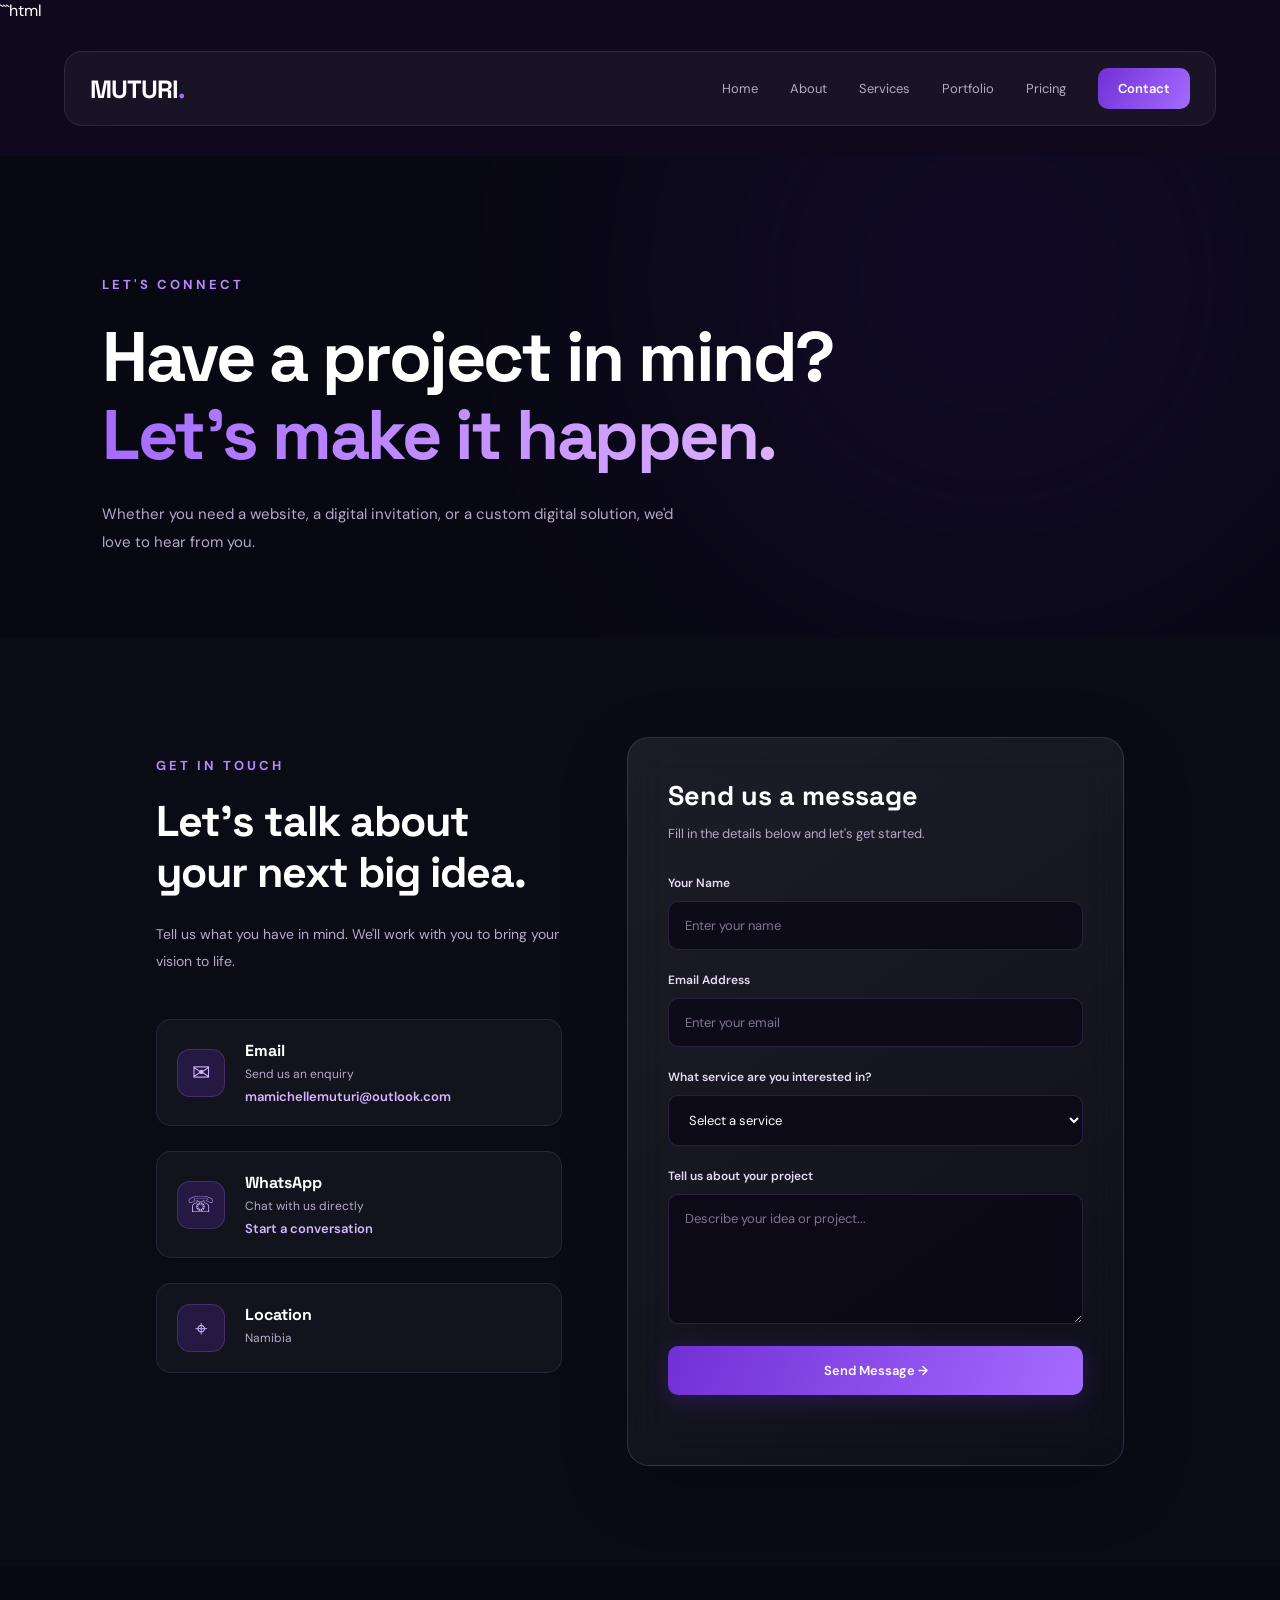
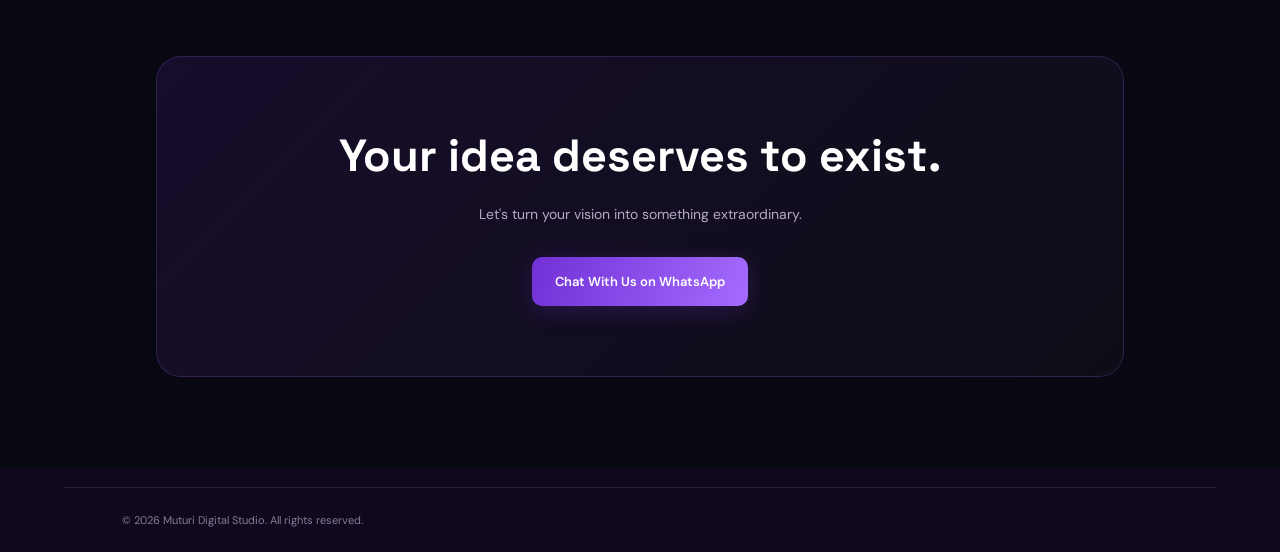
==== contact.html @ 37de77ea "Initial Muturi Digital Studio website" ====
```html
<!DOCTYPE html>
<html lang="en">
<head>
    <meta charset="UTF-8">
    <meta name="viewport" content="width=device-width, initial-scale=1.0">
    <title>Contact Us | Muturi Digital Studio</title>

    <link rel="stylesheet" href="css/style.css">

    <link rel="preconnect" href="https://fonts.googleapis.com">
    <link rel="preconnect" href="https://fonts.gstatic.com" crossorigin>
    <link href="https://fonts.googleapis.com/css2?family=DM+Sans:wght@400;500;600;700&family=Space+Grotesk:wght@400;500;600;700&display=swap" rel="stylesheet">
</head>

<body>

    
<!-- NAVIGATION -->
<nav class="navbar">
    <div class="container nav-container">

        <a href="index.html" class="logo">MUTURI<span>.</span></a>

        <div class="nav-links" id="navLinks">
            <a href="index.html">Home</a>
            <a href="about.html">About</a>
            <a href="index.html#services">Services</a>
            <a href="portfolio.html">Portfolio</a>
            <a href="index.html#pricing">Pricing</a>
            <a href="contact.html" class="nav-button active">Contact</a>
        </div>

        <button class="menu-toggle" id="menuToggle"
            aria-label="Open navigation" aria-expanded="false">
            ☰
        </button>

    </div>
</nav>



    <!-- CONTACT HERO -->
    <section class="contact-hero">

        <div class="contact-glow"></div>

        <div class="contact-hero-content">

            <span class="section-tag">LET'S CONNECT</span>

            <h1>
                Have a project in mind?
                <span>Let's make it happen.</span>
            </h1>

            <p>
                Whether you need a website, a digital invitation,
                or a custom digital solution, we'd love to hear from you.
            </p>

        </div>

    </section>


    <!-- CONTACT SECTION -->
    <section class="contact-section">

        <div class="container contact-grid">

            <!-- CONTACT INFORMATION -->
            <div class="contact-info">

                <span class="section-tag">GET IN TOUCH</span>

                <h2>Let's talk about your next big idea.</h2>

                <p>
                    Tell us what you have in mind. We'll work with you
                    to bring your vision to life.
                </p>

                <div class="contact-methods">

                    <div class="contact-method">
                        <div class="contact-icon">✉</div>
                        <div>
                            <h3>Email</h3>
                            <p>Send us an enquiry</p>
                            <a href="mailto:mamichellemuturi@outlook.com">
                                mamichellemuturi@outlook.com
                            </a>
                        </div>
                    </div>

                    <div class="contact-method">
                        <div class="contact-icon">☏</div>
                        <div>
                            <h3>WhatsApp</h3>
                            <p>Chat with us directly</p>
                            <a href="https://wa.me/26482496417" target="_blank">
                                Start a conversation
                            </a>
                        </div>
                    </div>

                    <div class="contact-method">
                        <div class="contact-icon">⌖</div>
                        <div>
                            <h3>Location</h3>
                            <p>Namibia</p>
                        </div>
                    </div>

                </div>

            </div>


            <!-- CONTACT FORM -->
            <div class="contact-form-container">

                <form class="contact-form" id="contactForm">

                    <h2>Send us a message</h2>

                    <p>Fill in the details below and let's get started.</p>

                    <div class="form-group">
                        <label for="name">Your Name</label>
                        <input type="text" id="name" name="name"
                            placeholder="Enter your name" required>
                    </div>

                    <div class="form-group">
                        <label for="email">Email Address</label>
                        <input type="email" id="email" name="email"
                            placeholder="Enter your email" required>
                    </div>

                    <div class="form-group">
                        <label for="service">What service are you interested in?</label>

                        <select id="service" name="service" required>
                            <option value="">Select a service</option>
                            <option>Business Website</option>
                            <option>E-commerce Website</option>
                            <option>Portfolio Website</option>
                            <option>Booking Website</option>
                            <option>Digital Invitations</option>
                            <option>Other</option>
                        </select>
                    </div>

                    <div class="form-group">
                        <label for="message">Tell us about your project</label>
                        <textarea id="message" name="message"
                            placeholder="Describe your idea or project..."
                            rows="5" required></textarea>
                    </div>

                    <button type="submit" class="primary-button">
                        Send Message →
                    </button>

                    <p id="formMessage" class="form-message"></p>

                </form>

            </div>

        </div>

    </section>


    <!-- FINAL CTA -->
    <section class="contact-cta">

        <div class="container">
            <div class="contact-cta-card">

                <h2>Your idea deserves to exist.</h2>

                <p>
                    Let's turn your vision into something extraordinary.
                </p>

                <a href="https://wa.me/264812496417" target="_blank"
                    class="primary-button">
                    Chat With Us on WhatsApp
                </a>

            </div>
        </div>

    </section>


    <!-- FOOTER -->
    <footer class="footer">
        <div class="container">
            <p>© 2026 Muturi Digital Studio. All rights reserved.</p>
        </div>
    </footer>


    <script src="js/script.js"></script>

    
<script>



    const contactForm = document.getElementById("contactForm");

    contactForm.addEventListener("submit", function(event) {
        event.preventDefault();

        const name = document.getElementById("name").value.trim();
        const email = document.getElementById("email").value.trim();
        const service = document.getElementById("service").value;
        const message = document.getElementById("message").value.trim();

        const whatsappMessage =
            "Hello Muturi Digital Studio!\n\n" +
            "Name: " + name + "\n" +
            "Email: " + email + "\n" +
            "Service: " + service + "\n" +
            "Project Details: " + message;

        const whatsappURL =
            "https://wa.me/264812496417?text=" +
            encodeURIComponent(whatsappMessage);

        window.open(whatsappURL, "_blank");
    });
</script>

</body>
</html>
---- css/style.css ----
/* =================================
   MUTURI DIGITAL STUDIO
   Main Stylesheet
================================= */

:root {
    --background: #10091d;
    --background-light: #1a1030;
    --purple: #873bfa;
    --violet: #a56bff;
    --lavender: #d1b8ff;
    --white: #ffffff;
    --muted: #b6a9c8;
}

/* RESET */

* {
    margin: 0;
    padding: 0;
    box-sizing: border-box;
}

html {
    scroll-behavior: smooth;
}

body {
    min-height: 100vh;
    background: var(--background);
    color: var(--white);
    font-family: 'DM Sans', sans-serif;
    overflow-x: hidden;
    position: relative;
}

a {
    text-decoration: none;
    color: inherit;
}

/* BACKGROUND GLOW */

.background-glow {
    position: absolute;
    width: 500px;
    height: 500px;
    border-radius: 50%;
    filter: blur(150px);
    opacity: 0.25;
    pointer-events: none;
    z-index: 0;
}

.glow-one {
    background: #7929ff;
    top: -200px;
    left: -150px;
}

.glow-two {
    background: #4b1ca8;
    right: -200px;
    top: 300px;
}

/* =================================
   MOBILE BACKGROUND GLOW FIX
================================= */

@media (max-width: 768px) {

    .background-glow {
        max-width: 100vw;
        overflow: hidden;
        pointer-events: none;
    }

    .glow-one {
        left: -200px;
    }

    .glow-two {
    left: 0;
    right: auto;
}

}

/* NAVIGATION */

.navbar {
    width: 90%;
    max-width: 1400px;
    margin: 30px auto;
    padding: 16px 25px;

    display: flex;
    justify-content: space-between;
    align-items: center;

    background: rgba(255, 255, 255, 0.045);
    border: 1px solid rgba(255, 255, 255, 0.09);
    border-radius: 18px;

    backdrop-filter: blur(20px);
    -webkit-backdrop-filter: blur(20px);

    position: relative;
    z-index: 10;
}

.logo {
    font-family: 'Space Grotesk', sans-serif;
    font-size: 25px;
    font-weight: 700;
    letter-spacing: -1px;
}

.logo span {
    color: var(--violet);
}

.logo small {
    display: block;
    font-family: 'DM Sans', sans-serif;
    font-size: 8px;
    letter-spacing: 3px;
    color: var(--muted);
}

.nav-links {
    display: flex;
    align-items: center;
    gap: 32px;
}

.nav-links a {
    font-size: 13px;
    color: var(--muted);
    transition: 0.3s ease;
}

.nav-links a:hover,
.nav-links a.active {
    color: var(--white);
}

.nav-links a:hover {
    text-shadow: 0 0 15px var(--violet);
}

.nav-button {
    padding: 12px 20px;
    border-radius: 10px;
    background: linear-gradient(120deg, #7130d5, #a56bff);
    font-size: 13px;
    font-weight: 600;
    transition: 0.3s ease;
}

.nav-button:hover {
    transform: translateY(-3px);
    box-shadow: 0 0 25px rgba(135, 59, 250, 0.5);
}

.nav-button span {
    margin-left: 8px;
}

.menu-toggle {
    display: none;
    border: none;
    background: none;
    color: white;
    font-size: 25px;
    cursor: pointer;
}

/* HERO SECTION */

.hero {
    width: 90%;
    max-width: 1400px;
    min-height: 680px;
    margin: 0 auto;

    display: grid;
    grid-template-columns: 1fr 1fr;
    align-items: center;
    gap: 40px;

    position: relative;
    z-index: 1;
}

.hero-content {
    padding: 60px 0;
    animation: fadeUp 1s ease forwards;
}

.eyebrow {
    display: inline-flex;
    align-items: center;
    gap: 10px;

    padding: 10px 15px;
    border: 1px solid rgba(181, 138, 255, 0.25);
    border-radius: 30px;

    color: var(--lavender);
    background: rgba(135, 59, 250, 0.08);

    font-size: 10px;
    letter-spacing: 2px;
}

.status-dot {
    width: 7px;
    height: 7px;
    background: #b58aff;
    border-radius: 50%;
    box-shadow: 0 0 12px #b58aff;
}

.hero h1 {
    font-family: 'Space Grotesk', sans-serif;
    font-size: clamp(48px, 5.5vw, 76px);
    line-height: 1.08;
    letter-spacing: -3px;
    margin: 30px 0 25px;
    max-width: 650px;
}

.gradient-text {
    display: block;
    background: linear-gradient(
        100deg,
        #ffffff,
        #c39bff,
        #873bfa
    );

    background-clip: text;
    -webkit-background-clip: text;
    -webkit-text-fill-color: transparent;
}

.hero-description {
    max-width: 490px;
    color: var(--muted);
    font-size: 16px;
    line-height: 1.9;
}

.hero-buttons {
    display: flex;
    flex-wrap: wrap;
    gap: 15px;
    margin-top: 35px;
}

.primary-button,
.secondary-button {
    padding: 16px 23px;
    border-radius: 10px;
    font-size: 13px;
    font-weight: 600;
    transition: 0.3s ease;
}

.primary-button {
    background: linear-gradient(110deg, #7130d5, #a56bff);
    box-shadow: 0 5px 25px rgba(135, 59, 250, 0.2);
}

.primary-button:hover {
    transform: translateY(-4px);
    box-shadow: 0 8px 35px rgba(135, 59, 250, 0.5);
}

.primary-button span {
    margin-left: 10px;
}

.secondary-button {
    border: 1px solid rgba(255, 255, 255, 0.18);
    color: var(--white);
}

.secondary-button:hover {
    border-color: var(--violet);
    background: rgba(135, 59, 250, 0.12);
}

.hero-note {
    display: flex;
    align-items: center;
    gap: 12px;
    margin-top: 60px;

    font-size: 10px;
    letter-spacing: 3px;
    color: #9987b2;
}

.note-line {
    width: 35px;
    height: 1px;
    background: var(--violet);
}

/* HERO VISUAL */

.hero-visual {
    min-height: 500px;
    display: flex;
    align-items: center;
    justify-content: center;
    position: relative;
}

.glass-card {
    width: min(100%, 440px);
    padding: 25px;

    background: linear-gradient(
        145deg,
        rgba(255, 255, 255, 0.11),
        rgba(255, 255, 255, 0.025)
    );

    border: 1px solid rgba(255, 255, 255, 0.16);
    border-radius: 25px;

    backdrop-filter: blur(20px);
    -webkit-backdrop-filter: blur(20px);

    box-shadow: 0 25px 100px rgba(0, 0, 0, 0.35);

    position: relative;
    z-index: 2;
}

.card-top,
.card-bottom {
    display: flex;
    justify-content: space-between;
    align-items: center;
}

.card-top {
    font-size: 9px;
    letter-spacing: 2px;
    color: var(--muted);
}

.card-dot {
    width: 8px;
    height: 8px;
    background: #a56bff;
    border-radius: 50%;
    box-shadow: 0 0 15px #a56bff;
}

.orb-container {
    height: 280px;
    display: flex;
    align-items: center;
    justify-content: center;
}

.orb {
    width: 210px;
    height: 210px;
    border-radius: 50%;

    background:
        radial-gradient(
            circle at 30% 25%,
            #f1dfff,
            #b68aff 20%,
            #873bfa 45%,
            #3b126f 75%,
            #160b2b
        );

    box-shadow:
        0 0 45px rgba(135, 59, 250, 0.65),
        0 0 100px rgba(135, 59, 250, 0.3),
        inset -15px -15px 35px rgba(0, 0, 0, 0.35);

    animation: float 5s ease-in-out infinite;
}

.card-bottom {
    border-top: 1px solid rgba(255, 255, 255, 0.1);
    padding-top: 20px;
}

.card-bottom small {
    color: var(--muted);
    font-size: 9px;
    letter-spacing: 2px;
}

.card-bottom h3 {
    font-family: 'Space Grotesk', sans-serif;
    margin-top: 7px;
    font-size: 20px;
}

.card-arrow {
    width: 40px;
    height: 40px;
    border-radius: 50%;
    background: rgba(135, 59, 250, 0.2);
    display: grid;
    place-items: center;
    color: var(--lavender);
    font-size: 20px;
}

/* ORBITAL RINGS */

.orbital-ring {
    position: absolute;
    width: 470px;
    height: 470px;
    border: 1px solid rgba(181, 138, 255, 0.12);
    border-radius: 50%;
}

.ring-one {
    transform: rotate(30deg) scaleY(0.55);
}

.ring-two {
    transform: rotate(-35deg) scaleY(0.65);
}

/* FLOATING LABELS */

.floating-tag {
    position: absolute;
    padding: 12px 17px;

    background: rgba(35, 19, 57, 0.9);
    border: 1px solid rgba(181, 138, 255, 0.25);
    border-radius: 12px;

    color: #e8dcff;
    font-size: 11px;

    backdrop-filter: blur(15px);
    z-index: 3;
    animation: float 4s ease-in-out infinite;
}

.floating-tag span {
    color: var(--violet);
    margin-right: 6px;
}

.tag-top {
    top: 85px;
    right: -5px;
}

.tag-bottom {
    bottom: 75px;
    left: -15px;
    animation-delay: 1s;
}

/* FOOTER */

.footer {
    width: 90%;
    max-width: 1400px;
    margin: 20px auto 0;
    padding: 25px 0;

    display: flex;
    justify-content: space-between;
    gap: 15px;

    border-top: 1px solid rgba(255, 255, 255, 0.1);

    color: #887a9d;
    font-size: 11px;

    position: relative;
    z-index: 1;
}

.footer span {
    color: var(--violet);
}

/* ANIMATIONS */

@keyframes float {
    0%, 100% {
        transform: translateY(0);
    }

    50% {
        transform: translateY(-15px);
    }
}

@keyframes fadeUp {
    from {
        opacity: 0;
        transform: translateY(30px);
    }

    to {
        opacity: 1;
        transform: translateY(0);
    }
}

/* RESPONSIVE DESIGN */

@media (max-width: 1000px) {

    .nav-links {
        gap: 18px;
    }

    .hero {
        grid-template-columns: 1fr 1fr;
        gap: 15px;
    }

    .hero h1 {
        font-size: 55px;
    }

    .orbital-ring {
        width: 370px;
        height: 370px;
    }

}

@media (max-width: 768px) {

    .navbar {
        width: 92%;
        padding: 14px 18px;
    }

    .nav-links {
        display: none;
        position: absolute;
        top: 75px;
        left: 0;
        width: 100%;

        flex-direction: column;
        align-items: flex-start;
        gap: 22px;

        padding: 25px;

        background: #211336;
        border: 1px solid rgba(255, 255, 255, 0.1);
        border-radius: 15px;
    }

    .nav-links.show {
        display: flex;
    }

    .nav-button {
        display: none;
    }

    .menu-toggle {
        display: block;
    }

    .hero {
        width: 88%;
        grid-template-columns: 1fr;
        text-align: center;
        padding-top: 40px;
    }

    .hero-content {
        padding: 30px 0 0;
    }

    .hero h1 {
        font-size: clamp(43px, 10vw, 60px);
        letter-spacing: -2px;
    }

    .hero-description {
        margin: auto;
        font-size: 14px;
    }

    .hero-buttons {
        justify-content: center;
    }

    .hero-note {
        justify-content: center;
        margin-top: 35px;
    }

    .hero-visual {
        min-height: 430px;
    }

    .glass-card {
        width: 90%;
    }

    .orbital-ring {
        width: 340px;
        height: 340px;
    }

    .tag-top {
        right: -5px;
        top: 45px;
    }

    .tag-bottom {
        left: -5px;
        bottom: 45px;
    }

    .footer {
        flex-direction: column;
        align-items: center;
        text-align: center;
    }

}

@media (max-width: 400px) {

    .logo {
        font-size: 21px;
    }

    .hero h1 {
        font-size: 42px;
    }

    .orb {
        width: 170px;
        height: 170px;
    }

    .floating-tag {
        font-size: 9px;
        padding: 10px;
    }

}


/* =================================
   SERVICES SECTION
================================= */

.services-section {
    width: 90%;
    max-width: 1400px;
    margin: 100px auto;
    padding: 100px 0;

    position: relative;
    z-index: 1;
}

/* SECTION HEADING */

.section-heading {
    max-width: 650px;
    margin-bottom: 60px;
}

.section-heading h2 {
    font-family: 'Space Grotesk', sans-serif;
    font-size: clamp(38px, 5vw, 58px);
    letter-spacing: -2px;
    line-height: 1.15;
    margin: 25px 0;
}

.section-heading h2 .gradient-text {
    display: inline;
}

.section-heading p {
    color: var(--muted);
    font-size: 15px;
    line-height: 1.9;
    max-width: 520px;
}

/* SERVICES GRID */

.services-grid {
    display: grid;
    grid-template-columns: repeat(2, 1fr);
    gap: 22px;
}

/* SERVICE CARDS */

.service-card {
    min-height: 300px;
    padding: 35px;

    background: linear-gradient(
        145deg,
        rgba(255, 255, 255, 0.075),
        rgba(255, 255, 255, 0.02)
    );

    border: 1px solid rgba(255, 255, 255, 0.09);
    border-radius: 20px;

    position: relative;
    overflow: hidden;

    transition: all 0.4s ease;
}

.service-card::before {
    content: "";
    position: absolute;
    width: 180px;
    height: 180px;

    background: #873bfa;
    border-radius: 50%;
    filter: blur(100px);

    opacity: 0;
    right: -50px;
    bottom: -50px;

    transition: opacity 0.4s ease;
}

.service-card:hover {
    transform: translateY(-8px);
    border-color: rgba(181, 138, 255, 0.5);

    box-shadow:
        0 15px 45px rgba(0, 0, 0, 0.2),
        0 0 25px rgba(135, 59, 250, 0.12);
}

.service-card:hover::before {
    opacity: 0.25;
}

/* SERVICE ICONS */

.service-icon {
    width: 55px;
    height: 55px;

    display: grid;
    place-items: center;

    background: rgba(135, 59, 250, 0.15);
    border: 1px solid rgba(181, 138, 255, 0.2);
    border-radius: 15px;

    color: var(--lavender);
    font-size: 27px;

    margin-bottom: 30px;

    transition: all 0.4s ease;
}

.service-card:hover .service-icon {
    background: linear-gradient(
        135deg,
        #7130d5,
        #a56bff
    );

    color: white;
    transform: rotate(-8deg) scale(1.08);

    box-shadow: 0 0 25px rgba(135, 59, 250, 0.4);
}

/* SERVICE CONTENT */

.service-number {
    color: #a78bbb;
    font-size: 10px;
    letter-spacing: 2px;
}

.service-card h3 {
    font-family: 'Space Grotesk', sans-serif;
    font-size: 25px;
    margin: 15px 0;
}

.service-card p {
    max-width: 420px;
    color: var(--muted);
    font-size: 13px;
    line-height: 1.9;
}

/* SERVICE LINKS */

.service-link {
    display: inline-flex;
    align-items: center;
    gap: 12px;

    margin-top: 25px;

    color: var(--lavender);
    font-size: 12px;
    font-weight: 600;

    transition: 0.3s ease;
}

.service-link span {
    transition: transform 0.3s ease;
}

.service-link:hover {
    color: white;
}

.service-link:hover span {
    transform: translate(5px, -3px);
}

/* BOTTOM CTA */

.services-bottom {
    margin-top: 55px;
    padding: 30px;

    display: flex;
    justify-content: space-between;
    align-items: center;
    gap: 20px;

    border: 1px solid rgba(181, 138, 255, 0.2);
    border-radius: 15px;

    background: rgba(135, 59, 250, 0.06);
}

.services-bottom p {
    color: var(--muted);
    font-size: 14px;
}

.services-bottom a {
    color: var(--lavender);
    font-size: 13px;
    font-weight: 600;
    transition: 0.3s ease;
}

.services-bottom a:hover {
    color: white;
}

/* SERVICES RESPONSIVENESS */

@media (max-width: 768px) {

    .services-section {
        margin: 50px auto;
        padding: 60px 0;
    }

    .services-grid {
        grid-template-columns: 1fr;
    }

    .service-card {
        min-height: 280px;
        padding: 28px;
    }

    .services-bottom {
        flex-direction: column;
        align-items: flex-start;
    }

}


/* ================================
   PRICING SECTION
================================ */

.pricing-section {
    padding: 110px 8%;
    position: relative;
}

.section-heading {
    text-align: center;
    max-width: 700px;
    margin: 0 auto 75px;
}

.section-tag {
    color: #B58AFF;
    font-size: 13px;
    font-weight: 700;
    letter-spacing: 3px;
}

.section-heading h2 {
    font-size: clamp(32px, 5vw, 52px);
    margin: 18px 0;
    font-family: 'Space Grotesk', sans-serif;
}

.section-heading h2 span {
    background: linear-gradient(90deg, #B58AFF, #873BFA);
    -webkit-background-clip: text;
    background-clip: text;
    -webkit-text-fill-color: transparent;
}

.section-heading p,
.pricing-category-heading p {
    color: #B9ADC9;
    line-height: 1.7;
}

.pricing-category {
    margin-bottom: 85px;
}

.pricing-category-heading {
    text-align: center;
    margin-bottom: 35px;
}

.pricing-category-heading h3 {
    font-size: 28px;
    margin-bottom: 10px;
}

.pricing-grid {
    display: grid;
    grid-template-columns: repeat(2, minmax(0, 1fr));
    gap: 25px;
    max-width: 1100px;
    margin: 0 auto;
}

.pricing-card {
    position: relative;
    background: rgba(255, 255, 255, 0.04);
    border: 1px solid rgba(181, 138, 255, 0.18);
    border-radius: 20px;
    padding: 32px;
    backdrop-filter: blur(15px);
    transition: 0.35s ease;
    display: flex;
    flex-direction: column;
}

.pricing-card:hover {
    transform: translateY(-8px);
    border-color: #873BFA;
    box-shadow: 0 15px 40px rgba(135, 59, 250, 0.16);
}

.pricing-card.featured {
    border-color: #873BFA;
    background: linear-gradient(
        145deg,
        rgba(135, 59, 250, 0.13),
        rgba(255, 255, 255, 0.04)
    );
}

.popular-label {
    position: absolute;
    top: 18px;
    right: 18px;
    font-size: 10px;
    letter-spacing: 1px;
    color: #D7BFFF;
    background: rgba(135, 59, 250, 0.2);
    padding: 7px 12px;
    border-radius: 30px;
}

.pricing-card-top h4 {
    font-size: 22px;
    margin-bottom: 15px;
}

.price {
    font-family: 'Space Grotesk', sans-serif;
    font-size: 35px;
    font-weight: 700;
    color: #B58AFF;
    margin-bottom: 12px;
}

.pricing-card-top p {
    color: #B9ADC9;
    font-size: 14px;
    line-height: 1.6;
    min-height: 45px;
}

.pricing-features {
    list-style: none;
    padding: 20px 0;
    margin: 15px 0;
    border-top: 1px solid rgba(181, 138, 255, 0.15);
    flex-grow: 1;
}

.pricing-features li {
    color: #E8DFF5;
    font-size: 14px;
    margin-bottom: 14px;
    padding-left: 25px;
    position: relative;
}

.pricing-features li::before {
    content: "✓";
    position: absolute;
    left: 0;
    color: #B58AFF;
    font-weight: bold;
}

.pricing-button {
    display: block;
    text-align: center;
    text-decoration: none;
    padding: 14px;
    border-radius: 10px;
    background: linear-gradient(90deg, #5520A8, #873BFA);
    color: white;
    font-weight: 600;
    transition: 0.3s ease;
}

.pricing-button:hover {
    box-shadow: 0 0 25px rgba(135, 59, 250, 0.5);
    transform: scale(1.02);
}

/* PRICING RESPONSIVENESS */

@media (max-width: 768px) {
    .pricing-section {
        padding: 80px 6%;
    }

    .pricing-grid {
        grid-template-columns: 1fr;
    }

    .pricing-card {
        padding: 25px;
    }

    .section-heading {
        margin-bottom: 50px;
    }
}


/* =================================
   DIGITAL INVITATIONS SECTION
================================= */

.invitation-section {
    padding: 100px 8%;
    position: relative;
    overflow: hidden;
}

.invitation-section::before {
    content: "";
    position: absolute;
    width: 350px;
    height: 350px;
    background: rgba(135, 59, 250, 0.09);
    filter: blur(100px);
    border-radius: 50%;
    top: 15%;
    left: -150px;
    pointer-events: none;
}

.invitation-intro {
    text-align: center;
    max-width: 600px;
    margin: 0 auto 45px;
}

.invitation-icon {
    font-size: 32px;
    color: #B58AFF;
}

.invitation-intro h3 {
    font-size: 25px;
    margin: 12px 0;
    font-family: 'Space Grotesk', sans-serif;
}

.invitation-intro p {
    color: #B9ADC9;
    line-height: 1.7;
}

.invitation-grid {
    display: grid;
    grid-template-columns: repeat(3, minmax(0, 1fr));
    gap: 22px;
    max-width: 1150px;
    margin: 0 auto;
    align-items: stretch;
}

.invitation-card {
    position: relative;
    padding: 35px 27px;
    border-radius: 20px;
    background: rgba(255, 255, 255, 0.04);
    border: 1px solid rgba(181, 138, 255, 0.2);
    backdrop-filter: blur(15px);
    display: flex;
    flex-direction: column;
    transition: 0.35s ease;
}

.invitation-card:hover {
    transform: translateY(-8px);
    border-color: #B58AFF;
    box-shadow: 0 15px 40px rgba(135, 59, 250, 0.16);
}

.invitation-featured {
    border-color: #873BFA;
    background: linear-gradient(
        150deg,
        rgba(135, 59, 250, 0.16),
        rgba(255, 255, 255, 0.04)
    );
}

.invitation-decoration {
    font-size: 30px;
    color: #B58AFF;
    margin-bottom: 15px;
}

.invitation-label {
    color: #B58AFF;
    font-size: 10px;
    letter-spacing: 2px;
    font-weight: 700;
    margin-bottom: 15px;
}

.invitation-card h3 {
    font-size: 23px;
    margin-bottom: 12px;
    font-family: 'Space Grotesk', sans-serif;
}

.invitation-price {
    font-size: clamp(25px, 3vw, 32px);
    font-weight: 700;
    color: #B58AFF;
    margin-bottom: 12px;
    font-family: 'Space Grotesk', sans-serif;
}

.invitation-description {
    color: #B9ADC9;
    font-size: 13px;
    line-height: 1.7;
    min-height: 65px;
}

.invitation-divider {
    height: 1px;
    background: rgba(181, 138, 255, 0.2);
    margin: 20px 0;
}

.invitation-includes {
    font-size: 13px;
    color: #D8C5F4;
    margin-bottom: 12px;
    font-weight: 600;
}

.invitation-button {
    display: block;
    text-align: center;
    text-decoration: none;
    padding: 14px;
    margin-top: auto;
    border-radius: 10px;
    background: linear-gradient(90deg, #5520A8, #873BFA);
    color: #fff;
    font-size: 14px;
    font-weight: 600;
    transition: 0.3s ease;
}

.invitation-button:hover {
    box-shadow: 0 0 25px rgba(135, 59, 250, 0.5);
    transform: scale(1.02);
}

.invitation-note {
    display: flex;
    align-items: flex-start;
    gap: 12px;
    max-width: 850px;
    margin: 45px auto 0;
    padding: 20px;
    border: 1px solid rgba(181, 138, 255, 0.18);
    border-radius: 12px;
    background: rgba(255, 255, 255, 0.025);
}

.invitation-note span {
    color: #B58AFF;
    font-size: 20px;
}

.invitation-note p {
    color: #B9ADC9;
    font-size: 13px;
    line-height: 1.7;
    margin: 0;
}

/* INVITATION RESPONSIVENESS */

@media (max-width: 900px) {
    .invitation-grid {
        grid-template-columns: repeat(2, minmax(0, 1fr));
    }
}

@media (max-width: 600px) {
    .invitation-section {
        padding: 80px 6%;
    }

    .invitation-grid {
        grid-template-columns: 1fr;
    }

    .invitation-card {
        padding: 28px 23px;
    }
}


/* =================================
   ABOUT SECTION
================================= */

.about-section {
    width: 90%;
    max-width: 1400px;
    margin: 80px auto 120px;
    padding: 100px 0;
    position: relative;
    z-index: 1;
    scroll-margin-top: 40px;
}

/* ABOUT CONTENT */

.about-content {
    display: grid;
    grid-template-columns: 1fr 1fr;
    align-items: center;
    gap: 70px;
    margin-top: 30px;
}

.about-text {
    max-width: 600px;
}

.about-label {
    display: inline-block;
    color: var(--lavender);
    font-size: 10px;
    font-weight: 700;
    letter-spacing: 3px;
    margin-bottom: 20px;
}

.about-text h3,
.founder-content h3 {
    font-family: 'Space Grotesk', sans-serif;
    font-size: clamp(30px, 4vw, 43px);
    line-height: 1.2;
    letter-spacing: -1.5px;
    margin-bottom: 25px;
}

.about-text p,
.founder-content p {
    color: var(--muted);
    font-size: 14px;
    line-height: 2;
    margin-bottom: 18px;
}

.about-text .primary-button {
    display: inline-block;
    margin-top: 20px;
}

/* ABOUT VISUAL */

.about-visual {
    min-height: 400px;
    display: flex;
    align-items: center;
    justify-content: center;
    position: relative;
}

.about-visual::before {
    content: "";
    position: absolute;
    width: 280px;
    height: 280px;
    background: #873bfa;
    filter: blur(130px);
    opacity: 0.2;
    border-radius: 50%;
}

.about-glass-card {
    width: 100%;
    max-width: 470px;
    min-height: 330px;
    padding: 40px;

    display: flex;
    flex-direction: column;
    justify-content: center;

    background: linear-gradient(
        145deg,
        rgba(255, 255, 255, 0.11),
        rgba(255, 255, 255, 0.025)
    );

    border: 1px solid rgba(181, 138, 255, 0.25);
    border-radius: 25px;

    backdrop-filter: blur(20px);
    -webkit-backdrop-filter: blur(20px);

    box-shadow: 0 25px 80px rgba(0, 0, 0, 0.25);

    position: relative;
    z-index: 1;
    overflow: hidden;

    transition: 0.4s ease;
}

.about-glass-card:hover {
    transform: translateY(-8px);
    border-color: rgba(181, 138, 255, 0.6);
    box-shadow: 0 25px 80px rgba(135, 59, 250, 0.15);
}

.about-glass-card::after {
    content: "";
    position: absolute;
    width: 180px;
    height: 180px;
    right: -80px;
    top: -80px;
    border-radius: 50%;
    background: rgba(135, 59, 250, 0.15);
    filter: blur(45px);
}

.about-card-icon {
    width: 55px;
    height: 55px;
    display: grid;
    place-items: center;
    background: rgba(135, 59, 250, 0.18);
    border: 1px solid rgba(181, 138, 255, 0.3);
    border-radius: 15px;
    color: var(--lavender);
    font-size: 27px;
    margin-bottom: 30px;
}

.about-glass-card > span {
    color: var(--muted);
    font-size: 10px;
    letter-spacing: 3px;
    margin-bottom: 20px;
}

.about-glass-card h3 {
    font-family: 'Space Grotesk', sans-serif;
    font-size: clamp(28px, 4vw, 39px);
    line-height: 1.3;
    margin-bottom: 18px;
}

.about-glass-card h3 .gradient-text {
    display: inline;
}

.about-glass-card p {
    color: var(--muted);
    font-size: 13px;
    line-height: 1.8;
    max-width: 320px;
}

.about-card-bottom {
    display: flex;
    justify-content: space-between;
    align-items: center;
    border-top: 1px solid rgba(255, 255, 255, 0.1);
    padding-top: 20px;
    margin-top: 30px;
}

.about-card-bottom span:first-child {
    color: #a78bbb;
    font-size: 9px;
    letter-spacing: 2px;
}

.about-card-bottom span:last-child {
    color: var(--violet);
    font-size: 22px;
}

/* FOUNDER SECTION */

.founder-section {
    margin-top: 110px;
    padding: 60px;

    display: grid;
    grid-template-columns: 1fr;
    align-items: center;

    background: linear-gradient(
        120deg,
        rgba(135, 59, 250, 0.12),
        rgba(255, 255, 255, 0.025)
    );

    border: 1px solid rgba(181, 138, 255, 0.2);
    border-radius: 25px;

    position: relative;
    overflow: hidden;
}

.founder-section::before {
    content: "M";
    position: absolute;
    right: 40px;
    top: -70px;

    font-family: 'Space Grotesk', sans-serif;
    font-size: 350px;
    font-weight: 700;

    color: rgba(181, 138, 255, 0.035);
    pointer-events: none;
}

.founder-content {
    max-width: 750px;
    position: relative;
    z-index: 1;
}

.founder-content h3 {
    margin-bottom: 20px;
}

.founder-signature {
    display: flex;
    flex-direction: column;
    gap: 7px;
    margin-top: 30px;
    padding-left: 18px;
    border-left: 2px solid var(--violet);
}

.founder-signature span {
    font-family: 'Space Grotesk', sans-serif;
    font-size: 19px;
    font-weight: 600;
    color: var(--white);
}

.founder-signature small {
    color: var(--lavender);
    font-size: 9px;
    letter-spacing: 2px;
}

/* MISSION CARD */

.mission-card {
    max-width: 900px;
    margin: 80px auto 0;
    padding: 55px 40px;

    text-align: center;

    background: rgba(255, 255, 255, 0.035);
    border: 1px solid rgba(181, 138, 255, 0.2);
    border-radius: 25px;

    position: relative;
    overflow: hidden;
}

.mission-card::before {
    content: "";
    position: absolute;
    width: 250px;
    height: 250px;
    background: #873bfa;
    filter: blur(120px);
    opacity: 0.15;
    top: -150px;
    left: 50%;
    transform: translateX(-50%);
    pointer-events: none;
}

.mission-card .about-label {
    position: relative;
    z-index: 1;
}

.mission-card h3 {
    max-width: 700px;
    margin: 10px auto 20px;

    font-family: 'Space Grotesk', sans-serif;
    font-size: clamp(27px, 4vw, 40px);
    line-height: 1.35;
    letter-spacing: -1px;

    position: relative;
    z-index: 1;
}

.mission-card h3 .gradient-text {
    display: inline;
}

.mission-card p {
    max-width: 600px;
    margin: auto;

    color: var(--muted);
    font-size: 14px;
    line-height: 1.9;

    position: relative;
    z-index: 1;
}

/* ABOUT SECTION RESPONSIVENESS */

@media (max-width: 900px) {

    .about-content {
        gap: 35px;
    }

    .about-glass-card {
        padding: 30px;
    }

    .founder-section {
        padding: 45px;
    }

}

@media (max-width: 768px) {

    .about-section {
        width: 88%;
        margin: 50px auto 80px;
        padding: 60px 0;
    }

    .about-content {
        grid-template-columns: 1fr;
        gap: 35px;
    }

    .about-text {
        max-width: 100%;
    }

    .about-text h3,
    .founder-content h3 {
        font-size: 34px;
    }

    .about-visual {
        min-height: 350px;
    }

    .about-glass-card {
        max-width: 100%;
        min-height: 310px;
    }

    .founder-section {
        margin-top: 70px;
        padding: 35px 25px;
    }

    .founder-section::before {
        font-size: 230px;
        right: 5px;
        top: -30px;
    }

    .mission-card {
        margin-top: 55px;
        padding: 40px 25px;
    }

}

@media (max-width: 400px) {

    .about-text h3,
    .founder-content h3 {
        font-size: 29px;
    }

    .about-glass-card {
        padding: 25px;
    }

    .about-glass-card h3 {
        font-size: 28px;
    }

    .founder-section {
        padding: 30px 20px;
    }

    .mission-card {
        padding: 35px 20px;
    }

}


/* =========================================
   PORTFOLIO PAGE
========================================= */

.portfolio-hero {
    min-height: 540px;
    padding: 150px 8% 100px;
    position: relative;
    overflow: hidden;
    display: flex;
    align-items: center;
    background: #080812;
}

.portfolio-glow {
    position: absolute;
    width: 450px;
    height: 450px;
    background: #7629ff;
    filter: blur(180px);
    opacity: 0.22;
    right: 5%;
    top: 5%;
    pointer-events: none;
}

.portfolio-hero-content {
    position: relative;
    z-index: 2;
    max-width: 850px;
}

.portfolio-hero h1 {
    font-family: 'Space Grotesk', sans-serif;
    font-size: clamp(3rem, 7vw, 5.5rem);
    line-height: 1.08;
    margin: 25px 0;
    letter-spacing: -3px;
}

.portfolio-hero h1 span,
.section-heading h2 span,
.portfolio-cta h2 span {
    background: linear-gradient(90deg, #a56bff, #e1b5ff);
    -webkit-background-clip: text;
    background-clip: text;
    -webkit-text-fill-color: transparent;
}

.portfolio-hero p {
    color: #aaa8bb;
    max-width: 580px;
    font-size: 1.05rem;
    line-height: 1.8;
    margin-bottom: 35px;
}


/* PORTFOLIO PROJECTS */

.portfolio-section {
    padding: 100px 8%;
    background: #0b0b16;
}

.section-heading {
    text-align: center;
    max-width: 650px;
    margin: 0 auto 65px;
}

.section-heading h2 {
    font-family: 'Space Grotesk', sans-serif;
    font-size: clamp(2.3rem, 5vw, 3.5rem);
    margin: 20px 0;
}

.section-heading p {
    color: #aaa8bb;
    line-height: 1.8;
}

.portfolio-grid {
    display: grid;
    grid-template-columns: repeat(2, minmax(0, 1fr));
    gap: 35px;
}

.portfolio-card {
    background: rgba(255, 255, 255, 0.035);
    border: 1px solid rgba(255, 255, 255, 0.08);
    border-radius: 20px;
    overflow: hidden;
    transition: 0.4s ease;
}

.portfolio-card:hover {
    transform: translateY(-8px);
    border-color: rgba(169, 107, 255, 0.55);
    box-shadow: 0 20px 55px rgba(105, 39, 255, 0.13);
}


/* PROJECT PREVIEWS */

.project-preview {
    height: 290px;
    padding: 35px;
    display: flex;
    align-items: center;
    justify-content: center;
    overflow: hidden;
}

.project-preview-one {
    background: radial-gradient(circle at top right, #6127a8, #151025 65%);
}

.project-preview-two {
    background: radial-gradient(circle at top right, #a34a74, #21101c 65%);
}

.project-preview-three {
    background: radial-gradient(circle at top right, #176b88, #101c2b 65%);
}

.preview-browser {
    width: 100%;
    max-width: 400px;
    min-height: 220px;
    background: rgba(10, 10, 20, 0.8);
    border: 1px solid rgba(255, 255, 255, 0.2);
    border-radius: 12px;
    overflow: hidden;
    box-shadow: 0 20px 50px rgba(0, 0, 0, 0.3);
    transition: 0.4s ease;
}

.portfolio-card:hover .preview-browser {
    transform: scale(1.04);
}

.browser-dots {
    display: flex;
    gap: 6px;
    padding: 12px;
    border-bottom: 1px solid rgba(255, 255, 255, 0.08);
}

.browser-dots span {
    width: 8px;
    height: 8px;
    border-radius: 50%;
    background: #a56bff;
}

.preview-content {
    padding: 25px;
}

.preview-label {
    font-size: 9px;
    letter-spacing: 2px;
    color: #c69bff;
}

.preview-content h3 {
    font-family: 'Space Grotesk', sans-serif;
    font-size: 27px;
    line-height: 1.15;
    margin: 12px 0;
    color: white;
}

.preview-line {
    width: 65px;
    height: 3px;
    background: #a56bff;
    border-radius: 10px;
}

.preview-button {
    width: 75px;
    height: 19px;
    border-radius: 20px;
    background: linear-gradient(90deg, #7629ff, #bd7aff);
    margin-top: 17px;
}


/* PROJECT DETAILS */

.project-info {
    padding: 28px;
}

.project-category {
    color: #a56bff;
    font-size: 10px;
    font-weight: 700;
    letter-spacing: 1.8px;
    margin-bottom: 12px;
}

.project-info h3 {
    font-family: 'Space Grotesk', sans-serif;
    font-size: 1.4rem;
    margin-bottom: 12px;
}

.project-info p {
    color: #aaa8bb;
    font-size: 0.93rem;
    line-height: 1.8;
    margin-bottom: 22px;
}

.project-tech {
    display: flex;
    flex-wrap: wrap;
    gap: 8px;
    margin-bottom: 22px;
}

.project-tech span {
    padding: 7px 12px;
    border-radius: 30px;
    font-size: 11px;
    color: #d8c3ff;
    background: rgba(150, 90, 255, 0.12);
    border: 1px solid rgba(150, 90, 255, 0.2);
}

.project-link {
    display: inline-block;
    color: #c69bff;
    font-weight: 600;
    text-decoration: none;
    transition: 0.3s ease;
}

.project-link:hover {
    color: white;
    transform: translateX(5px);
}

.project-status {
    display: inline-block;
    color: #c5b5d9;
    font-size: 12px;
    padding: 7px 12px;
    border: 1px solid rgba(255, 255, 255, 0.15);
    border-radius: 30px;
}


/* PORTFOLIO CTA */

.portfolio-cta {
    padding: 90px 8%;
    background: #080812;
}

.portfolio-cta-card {
    text-align: center;
    padding: 75px 25px;
    border: 1px solid rgba(165, 107, 255, 0.2);
    border-radius: 25px;
    background: linear-gradient(
        135deg,
        rgba(111, 43, 190, 0.15),
        rgba(255, 255, 255, 0.025)
    );
}

.portfolio-cta h2 {
    font-family: 'Space Grotesk', sans-serif;
    font-size: clamp(2rem, 5vw, 3.5rem);
    margin: 22px 0;
}

.portfolio-cta p {
    color: #aaa8bb;
    line-height: 1.8;
    margin: 0 auto 30px;
    max-width: 550px;
}


/* PORTFOLIO RESPONSIVENESS */

@media (max-width: 768px) {

    .portfolio-hero {
        padding: 130px 6% 80px;
        min-height: 480px;
    }

    .portfolio-hero h1 {
        letter-spacing: -1.5px;
    }

    .portfolio-section {
        padding: 75px 6%;
    }

    .portfolio-grid {
        grid-template-columns: 1fr;
    }

    .project-preview {
        height: 250px;
        padding: 20px;
    }

    .portfolio-cta {
        padding: 70px 6%;
    }

    .portfolio-cta-card {
        padding: 55px 20px;
    }

}


/* =========================================
   PORTFOLIO PAGE - PROJECT ENHANCEMENTS
========================================= */

/* GENERAL CONTAINER */

.container {
    width: 90%;
    max-width: 1400px;
    margin: 0 auto;
}

/* NAVIGATION ALIGNMENT */

.nav-container {
    width: 100%;
    display: flex;
    align-items: center;
    justify-content: space-between;
    gap: 25px;
}

.nav-button {
    white-space: nowrap;
}

/* PORTFOLIO GRID */

.portfolio-grid {
    grid-template-columns: repeat(2, minmax(0, 1fr));
    align-items: stretch;
}

/* PROJECT PREVIEW THEMES */

.wedding-preview {
    background: radial-gradient(circle at top right, #a68b63, #241c18 70%);
}

.stranger-preview {
    background: radial-gradient(circle at top right, #705027, #090909 70%);
}

.luxurious-preview {
    background: radial-gradient(circle at top right, #9b806e, #241c20 70%);
}

/* WEDDING PREVIEW */

.wedding-design {
    min-height: 205px;
    padding: 22px 15px;
    text-align: center;
    background: #f5efe5;
    color: #66513a;
    display: flex;
    flex-direction: column;
    align-items: center;
    justify-content: center;
}

.wedding-small,
.wedding-bottom {
    font-size: 7px;
    letter-spacing: 2px;
}

.wedding-design h3 {
    font-family: Georgia, serif;
    font-size: 28px;
    font-weight: 400;
    margin: 13px 0;
}

.wedding-design h3 span {
    color: #b18d5e;
    font-style: italic;
}

.wedding-divider {
    width: 55px;
    height: 1px;
    background: #b18d5e;
    margin-bottom: 12px;
}

.wedding-design p {
    font-size: 7px;
    letter-spacing: 1px;
    margin-bottom: 10px;
}

.wedding-design strong {
    font-family: Georgia, serif;
    font-size: 14px;
    font-weight: 400;
    margin-bottom: 12px;
}

/* STRANGER PREVIEW */

.stranger-design {
    min-height: 205px;
    padding: 20px;
    text-align: center;
    background: #090909;
    color: #e5c58c;
    display: flex;
    flex-direction: column;
    align-items: center;
    justify-content: center;
    border: 1px solid rgba(206, 170, 107, 0.3);
}

.stranger-ornament {
    font-size: 17px;
    margin-bottom: 8px;
}

.stranger-small {
    font-size: 7px;
    letter-spacing: 3px;
}

.stranger-design h3 {
    font-family: Georgia, serif;
    font-size: 27px;
    font-weight: 400;
    line-height: 1.1;
    margin: 10px 0;
}

.stranger-design h3 span {
    font-size: 16px;
}

.stranger-divider {
    width: 50px;
    height: 1px;
    background: #b18d5e;
    margin: 5px 0 10px;
}

.stranger-design p {
    font-family: Georgia, serif;
    font-size: 12px;
}

.stranger-signature {
    font-family: Georgia, serif;
    font-size: 10px;
    margin-top: 12px;
}

/* SIMPLY LUXURIOUS PREVIEW */

.luxury-design {
    min-height: 205px;
    padding: 22px;
    background: #f2ece5;
    color: #42352e;
    display: flex;
    flex-direction: column;
    justify-content: center;
}

.luxury-brand {
    font-family: Georgia, serif;
    font-size: 12px;
    letter-spacing: 3px;
    text-align: center;
    margin-bottom: 18px;
}

.luxury-small {
    font-size: 6px;
    letter-spacing: 2px;
    text-align: center;
}

.luxury-design h3 {
    font-family: Georgia, serif;
    font-weight: 400;
    font-size: 29px;
    line-height: 1.1;
    text-align: center;
    margin: 12px 0;
}

.luxury-divider {
    width: 40px;
    height: 1px;
    background: #a88b73;
    margin: 0 auto 12px;
}

.luxury-bottom {
    font-size: 7px;
    letter-spacing: 2px;
    text-align: center;
}

/* EXPANDABLE PROJECT DETAILS */

.project-details {
    margin-top: 5px;
    border-top: 1px solid rgba(255, 255, 255, 0.08);
    padding-top: 17px;
}

.project-details summary {
    cursor: pointer;
    list-style: none;
    display: flex;
    justify-content: space-between;
    align-items: center;
    width: 100%;
}

.project-details summary::-webkit-details-marker {
    display: none;
}

.project-details summary span {
    font-size: 18px;
    transition: transform 0.3s ease;
}

.project-details[open] summary span {
    transform: rotate(45deg);
}

.project-details summary:hover {
    color: #ffffff;
}

.project-expanded {
    padding: 22px 0 5px;
    animation: fadeUp 0.35s ease;
}

.project-expanded h4 {
    font-family: 'Space Grotesk', sans-serif;
    color: #d1b8ff;
    font-size: 14px;
    margin: 18px 0 9px;
}

.project-expanded h4:first-child {
    margin-top: 0;
}

.project-expanded p {
    font-size: 13px;
    line-height: 1.8;
    color: #aaa8bb;
    margin-bottom: 12px;
}

.project-expanded ul {
    list-style: none;
    padding: 0;
    margin: 12px 0;
}

.project-expanded li {
    position: relative;
    padding-left: 20px;
    margin-bottom: 10px;
    color: #c9bfd8;
    font-size: 12px;
    line-height: 1.6;
}

.project-expanded li::before {
    content: "✦";
    position: absolute;
    left: 0;
    color: #a56bff;
}

/* LIVE PROJECT LINK */

.live-project-link {
    display: inline-flex;
    align-items: center;
    gap: 9px;
    margin-top: 22px;
}

.live-project-link span {
    transition: transform 0.3s ease;
}

.live-project-link:hover span {
    transform: translate(4px, -4px);
}

/* CARD ALIGNMENT */

.project-info {
    height: calc(100% - 290px);
}

.portfolio-card {
    display: flex;
    flex-direction: column;
}

.project-info {
    flex: 1;
}

/* RESPONSIVENESS */

@media (max-width: 768px) {

    .container {
        width: 88%;
    }

    .nav-container {
        width: 100%;
    }

    .portfolio-grid {
        grid-template-columns: 1fr;
    }

    .project-info {
        height: auto;
    }

}

@media (max-width: 400px) {

    .wedding-design h3,
    .stranger-design h3,
    .luxury-design h3 {
        font-size: 24px;
    }

}


/* =========================================
   CONTACT PAGE
========================================= */

/* CONTACT HERO */

.contact-hero {
    min-height: 460px;
    padding: 120px 8% 80px;
    display: flex;
    align-items: center;
    position: relative;
    overflow: hidden;
    background: #080812;
}

.contact-glow {
    position: absolute;
    width: 450px;
    height: 450px;
    right: 5%;
    top: -100px;
    border-radius: 50%;
    background: #7629ff;
    filter: blur(180px);
    opacity: 0.2;
    pointer-events: none;
}

.contact-hero-content {
    max-width: 850px;
    position: relative;
    z-index: 1;
}

.contact-hero h1 {
    font-family: 'Space Grotesk', sans-serif;
    font-size: clamp(42px, 6vw, 70px);
    line-height: 1.12;
    letter-spacing: -2.5px;
    margin: 25px 0;
}

.contact-hero h1 span {
    display: block;
    background: linear-gradient(90deg, #a56bff, #e1b5ff);
    -webkit-background-clip: text;
    background-clip: text;
    -webkit-text-fill-color: transparent;
}

.contact-hero p {
    max-width: 580px;
    color: var(--muted);
    font-size: 15px;
    line-height: 1.9;
}


/* CONTACT SECTION */

.contact-section {
    padding: 100px 8%;
    position: relative;
    background: #0b0b16;
}

.contact-grid {
    display: grid;
    grid-template-columns: 0.9fr 1.1fr;
    align-items: start;
    gap: 65px;
}

/* CONTACT INFORMATION */

.contact-info {
    padding-top: 20px;
}

.contact-info h2 {
    font-family: 'Space Grotesk', sans-serif;
    font-size: clamp(30px, 4vw, 43px);
    line-height: 1.2;
    letter-spacing: -1px;
    margin: 22px 0;
}

.contact-info > p {
    color: var(--muted);
    font-size: 14px;
    line-height: 1.9;
    max-width: 450px;
}

.contact-methods {
    display: flex;
    flex-direction: column;
    gap: 25px;
    margin-top: 45px;
}

.contact-method {
    display: flex;
    align-items: center;
    gap: 20px;
    padding: 20px;

    background: rgba(255, 255, 255, 0.035);
    border: 1px solid rgba(181, 138, 255, 0.13);
    border-radius: 15px;

    transition: 0.3s ease;
}

.contact-method:hover {
    transform: translateX(6px);
    border-color: rgba(181, 138, 255, 0.5);
    background: rgba(135, 59, 250, 0.07);
}

.contact-icon {
    min-width: 48px;
    height: 48px;
    display: grid;
    place-items: center;

    border-radius: 13px;
    background: rgba(135, 59, 250, 0.16);
    border: 1px solid rgba(181, 138, 255, 0.2);

    color: var(--lavender);
    font-size: 22px;
}

.contact-method h3 {
    font-family: 'Space Grotesk', sans-serif;
    font-size: 16px;
    margin-bottom: 5px;
}

.contact-method p {
    color: var(--muted);
    font-size: 12px;
    margin-bottom: 6px;
}

.contact-method a {
    color: var(--lavender);
    font-size: 13px;
    font-weight: 600;
    overflow-wrap: anywhere;
    transition: 0.3s ease;
}

.contact-method a:hover {
    color: white;
}


/* CONTACT FORM */

.contact-form-container {
    padding: 40px;

    background: linear-gradient(
        145deg,
        rgba(255, 255, 255, 0.075),
        rgba(255, 255, 255, 0.02)
    );

    border: 1px solid rgba(181, 138, 255, 0.2);
    border-radius: 22px;

    backdrop-filter: blur(20px);
    -webkit-backdrop-filter: blur(20px);

    box-shadow: 0 20px 70px rgba(0, 0, 0, 0.2);
}

.contact-form h2 {
    font-family: 'Space Grotesk', sans-serif;
    font-size: 27px;
    margin-bottom: 10px;
}

.contact-form > p {
    color: var(--muted);
    font-size: 13px;
    line-height: 1.7;
    margin-bottom: 30px;
}

.form-group {
    display: flex;
    flex-direction: column;
    gap: 10px;
    margin-bottom: 22px;
}

.form-group label {
    color: #e6dcf5;
    font-size: 12px;
    font-weight: 600;
}

.form-group input,
.form-group select,
.form-group textarea {
    width: 100%;
    padding: 15px 16px;

    background: rgba(10, 7, 20, 0.7);
    border: 1px solid rgba(181, 138, 255, 0.17);
    border-radius: 10px;

    color: white;
    font-family: 'DM Sans', sans-serif;
    font-size: 13px;

    outline: none;
    transition: 0.3s ease;
}

.form-group input::placeholder,
.form-group textarea::placeholder {
    color: #80738f;
}

.form-group select {
    cursor: pointer;
}

.form-group select option {
    background: #1a1030;
    color: white;
}

.form-group textarea {
    resize: vertical;
    min-height: 130px;
}

.form-group input:focus,
.form-group select:focus,
.form-group textarea:focus {
    border-color: var(--violet);
    box-shadow: 0 0 18px rgba(135, 59, 250, 0.16);
}

.contact-form button {
    width: 100%;
    border: none;
    color: white;
    font-family: 'DM Sans', sans-serif;
    cursor: pointer;
}

.form-message {
    margin-top: 15px;
    font-size: 12px;
    color: var(--lavender);
}


/* CONTACT CTA */

.contact-cta {
    padding: 90px 8%;
    background: #080812;
}

.contact-cta-card {
    text-align: center;
    padding: 70px 25px;

    border: 1px solid rgba(165, 107, 255, 0.2);
    border-radius: 25px;

    background: linear-gradient(
        135deg,
        rgba(111, 43, 190, 0.15),
        rgba(255, 255, 255, 0.025)
    );
}

.contact-cta-card h2 {
    font-family: 'Space Grotesk', sans-serif;
    font-size: clamp(30px, 5vw, 45px);
    margin-bottom: 18px;
}

.contact-cta-card p {
    color: var(--muted);
    font-size: 14px;
    line-height: 1.8;
    margin-bottom: 30px;
}

.contact-cta-card .primary-button {
    display: inline-block;
}


/* CONTACT RESPONSIVENESS */

@media (max-width: 900px) {

    .contact-grid {
        grid-template-columns: 1fr;
        gap: 45px;
    }

    .contact-info {
        padding-top: 0;
    }

}

@media (max-width: 768px) {

    .contact-hero {
        min-height: 400px;
        padding: 100px 6% 70px;
    }

    .contact-hero h1 {
        font-size: clamp(38px, 9vw, 55px);
        letter-spacing: -1.5px;
    }

    .contact-section {
        padding: 75px 6%;
    }

    .contact-form-container {
        padding: 28px 22px;
    }

    .contact-method {
        padding: 17px;
    }

    .contact-cta {
        padding: 70px 6%;
    }

    .contact-cta-card {
        padding: 50px 20px;
    }

}

@media (max-width: 400px) {

    .contact-hero h1 {
        font-size: 36px;
    }

    .contact-info h2 {
        font-size: 29px;
    }

    .contact-form-container {
        padding: 23px 17px;
    }

    .contact-method {
        gap: 13px;
    }

}


/* =================================
   CONTACT PAGE - MOBILE FIXES
================================= */

@media (max-width: 768px) {

    /* Prevent contact content from stretching the screen */
    .contact-grid {
        width: 100%;
        grid-template-columns: minmax(0, 1fr);
        gap: 40px;
    }

    .contact-grid > * {
        min-width: 0;
        max-width: 100%;
    }

    .contact-method > div {
        min-width: 0;
    }

    .contact-form-container {
        width: 100%;
        min-width: 0;
    }

    /* Show Contact button when mobile menu opens */
    .nav-links.show .nav-button {
        display: inline-block;
    }

    /* Keep the mobile navigation above page content */
    .nav-links {
        z-index: 20;
    }

}
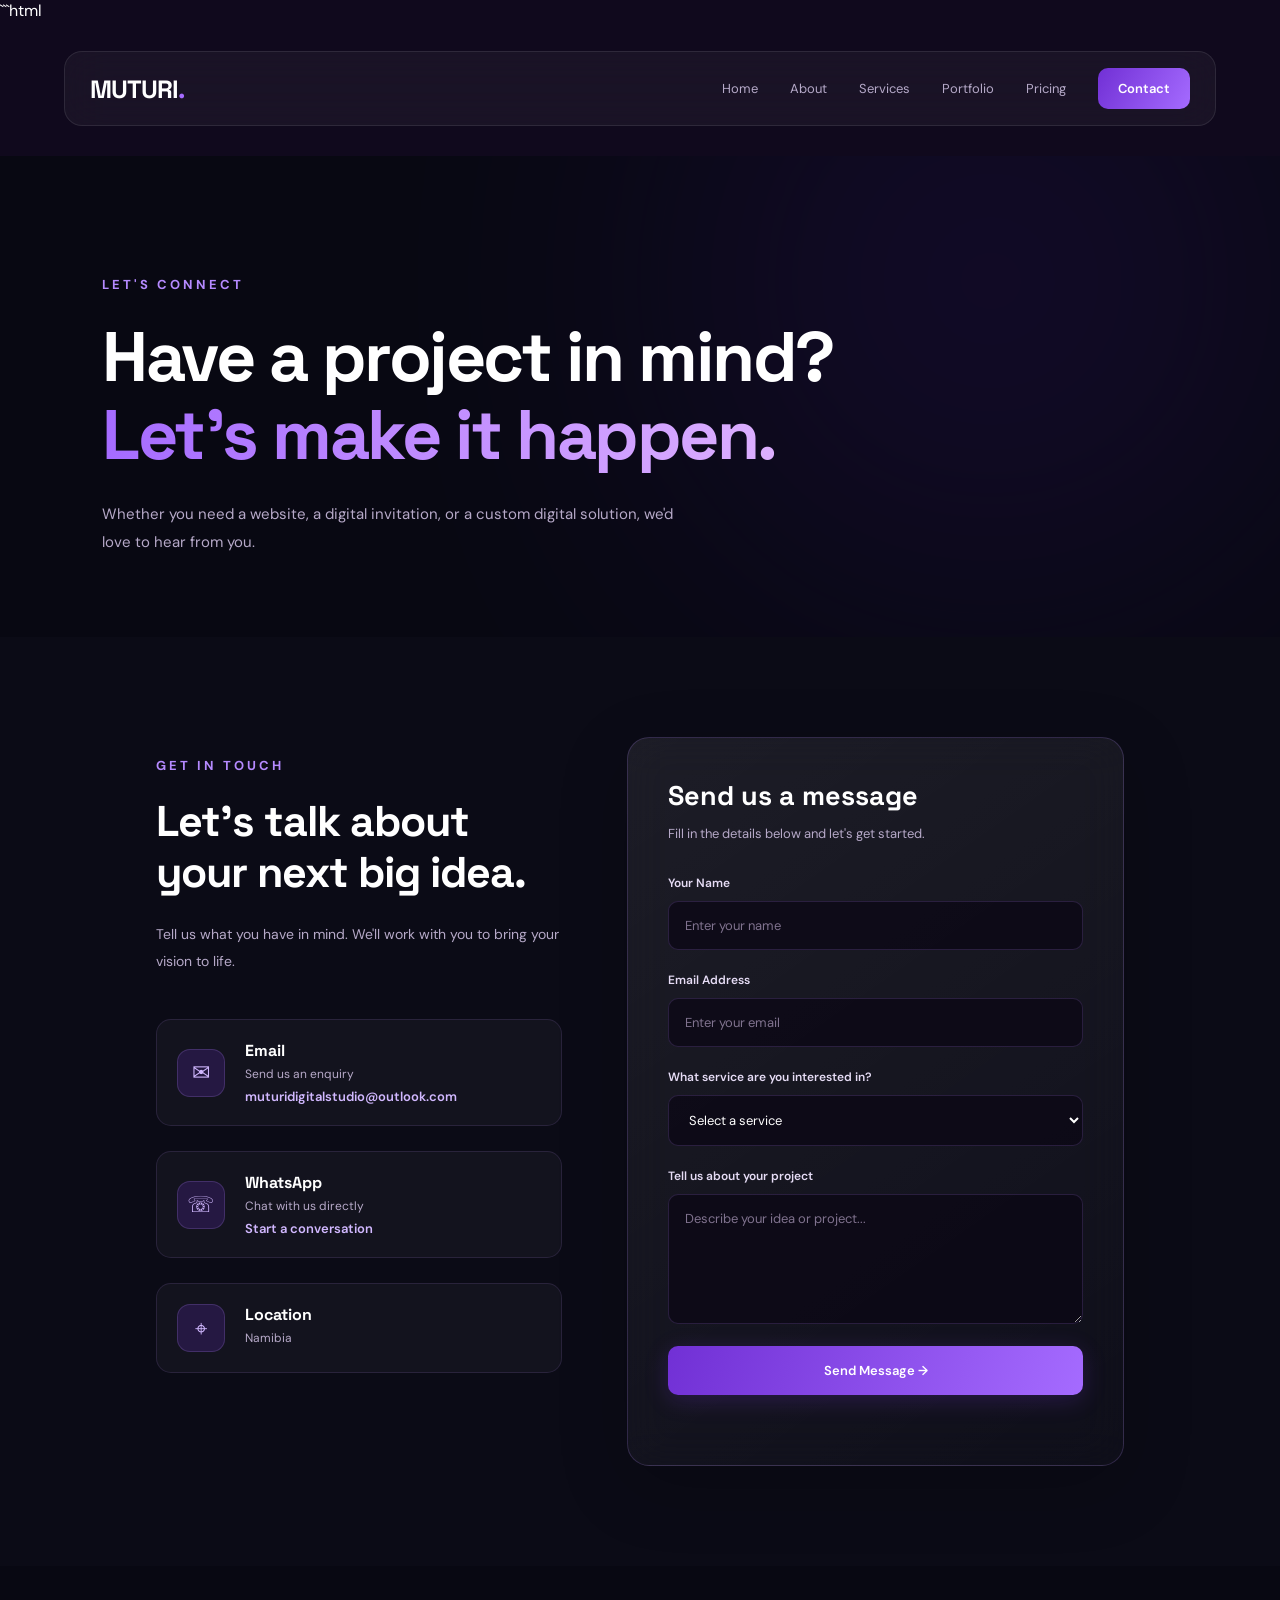
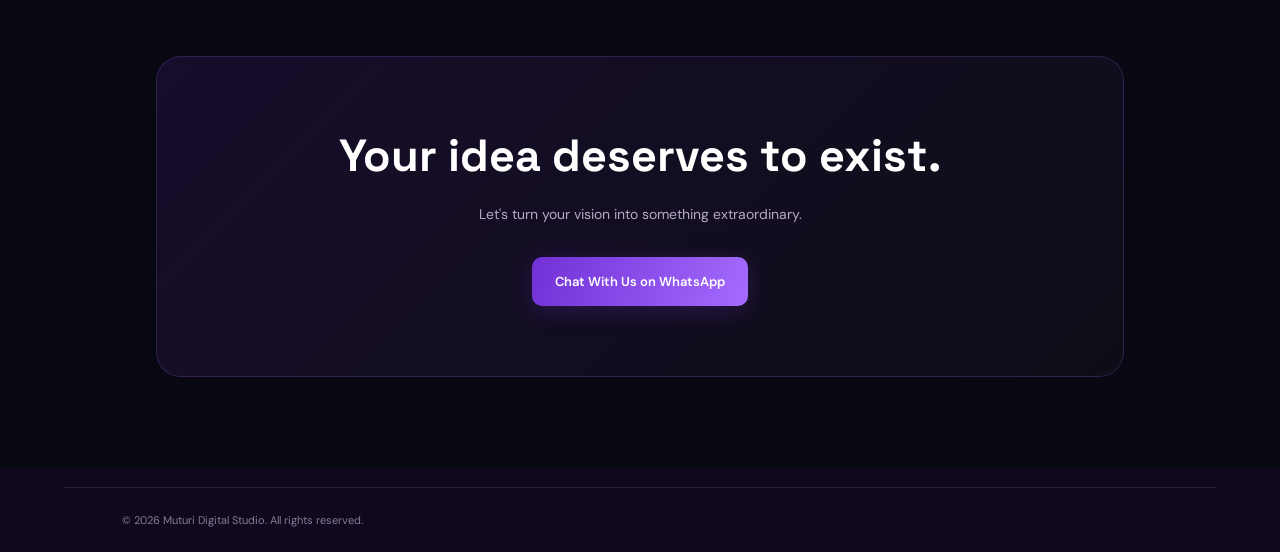
==== commit e1cf11c7: "Updated website" ====
--- a/contact.html
+++ b/contact.html
@@ -89,8 +89,8 @@
                         <div>
                             <h3>Email</h3>
                             <p>Send us an enquiry</p>
-                            <a href="mailto:mamichellemuturi@outlook.com">
-                                mamichellemuturi@outlook.com
+                            <a href="mailto:muturidigitalstudio@outlook.com">
+                                muturidigitalstudio@outlook.com
                             </a>
                         </div>
                     </div>
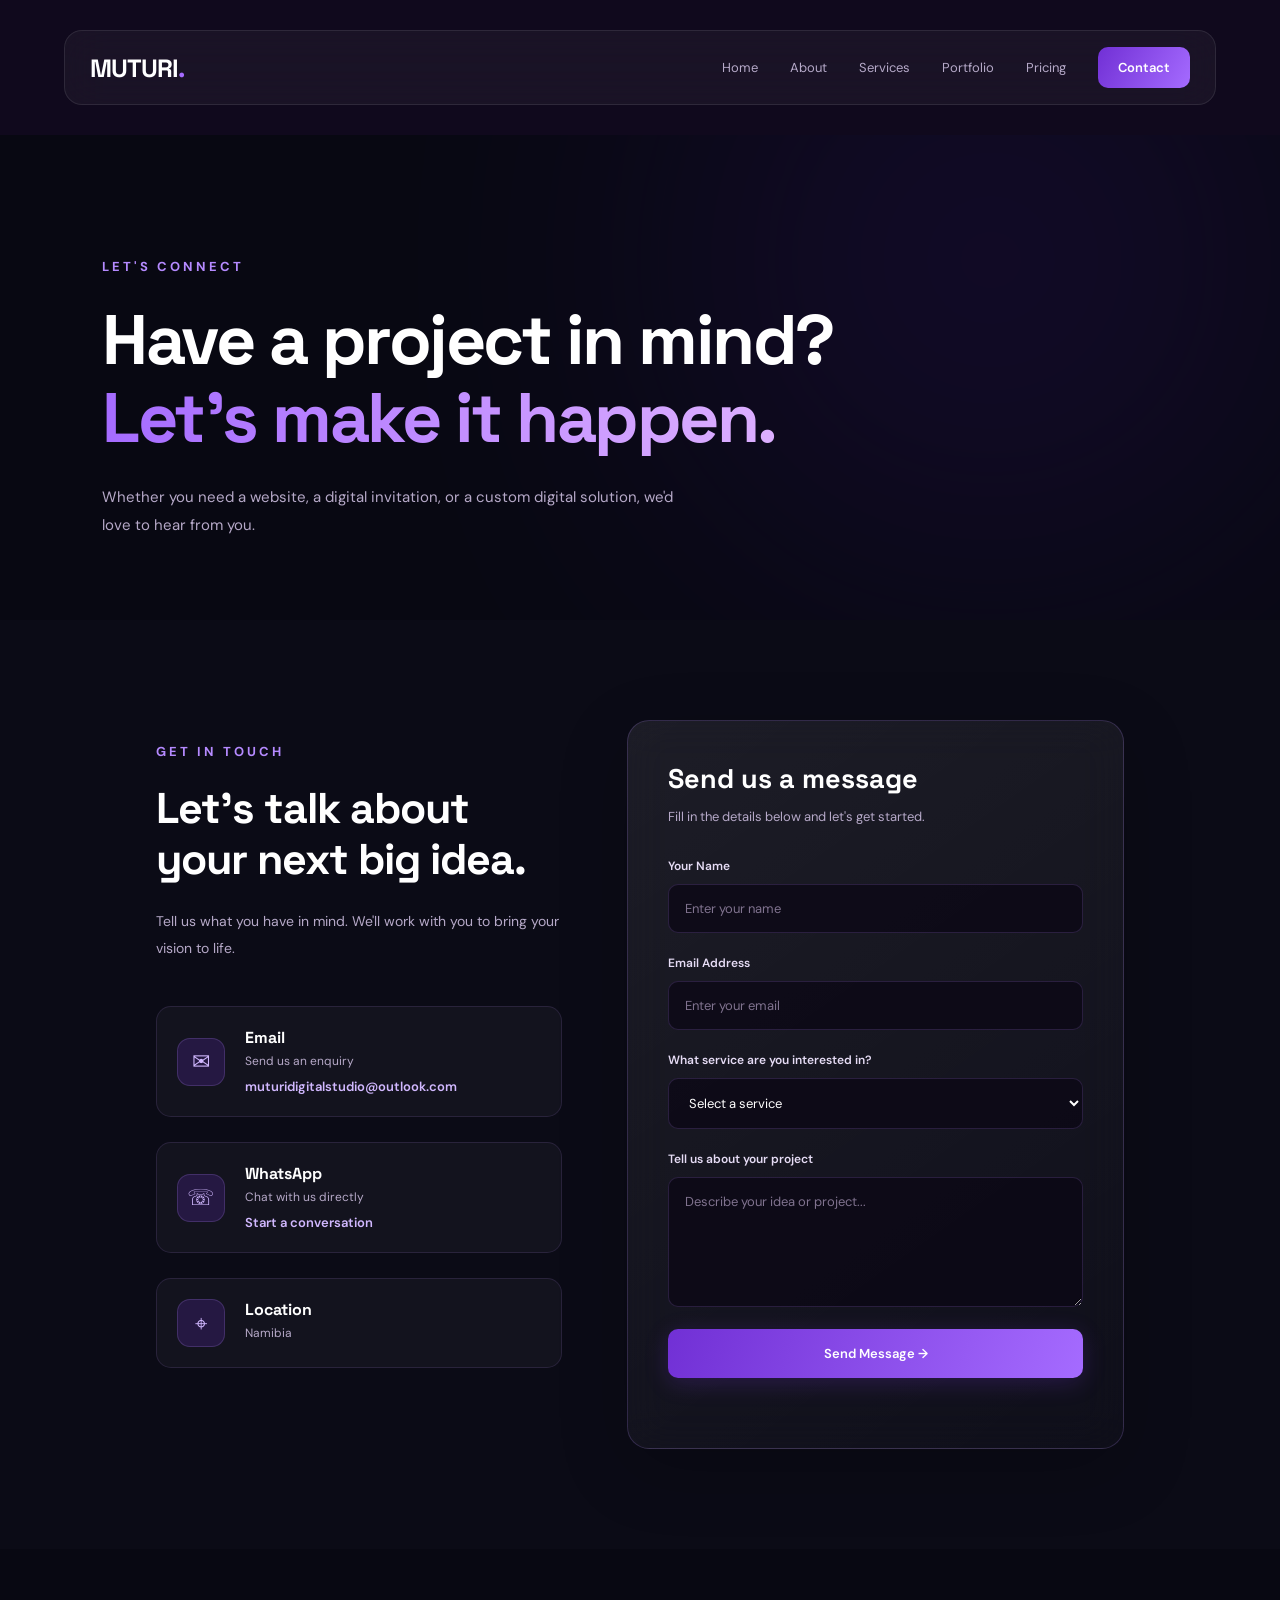
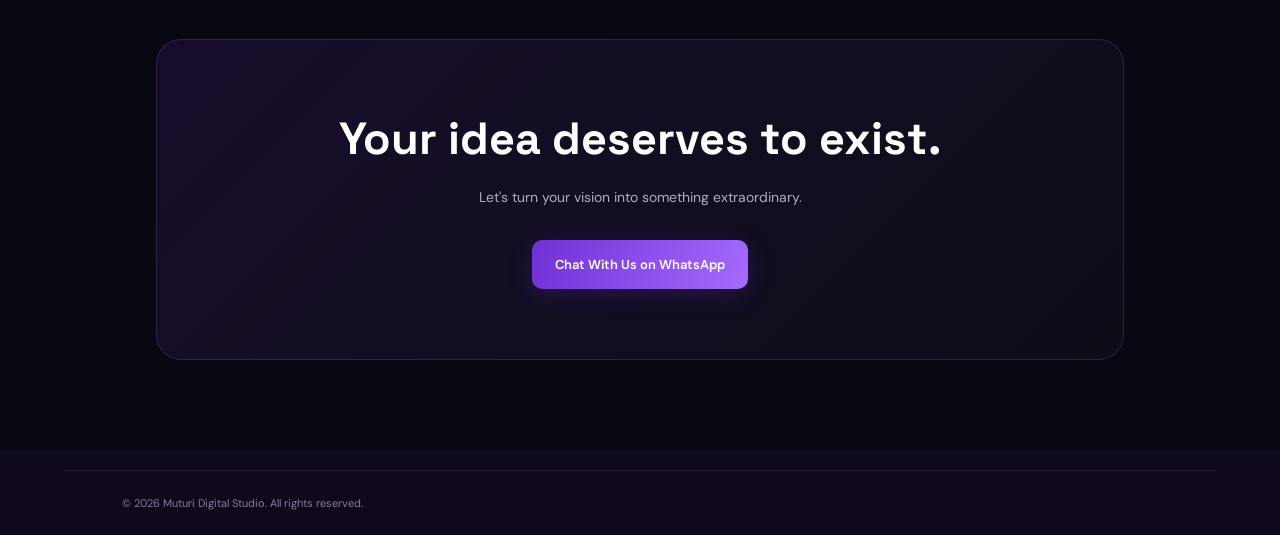
==== commit bfa2eed8: "Updated website" ====
--- a/contact.html
+++ b/contact.html
@@ -1,4 +1,3 @@
-```html
 <!DOCTYPE html>
 <html lang="en">
 <head>
